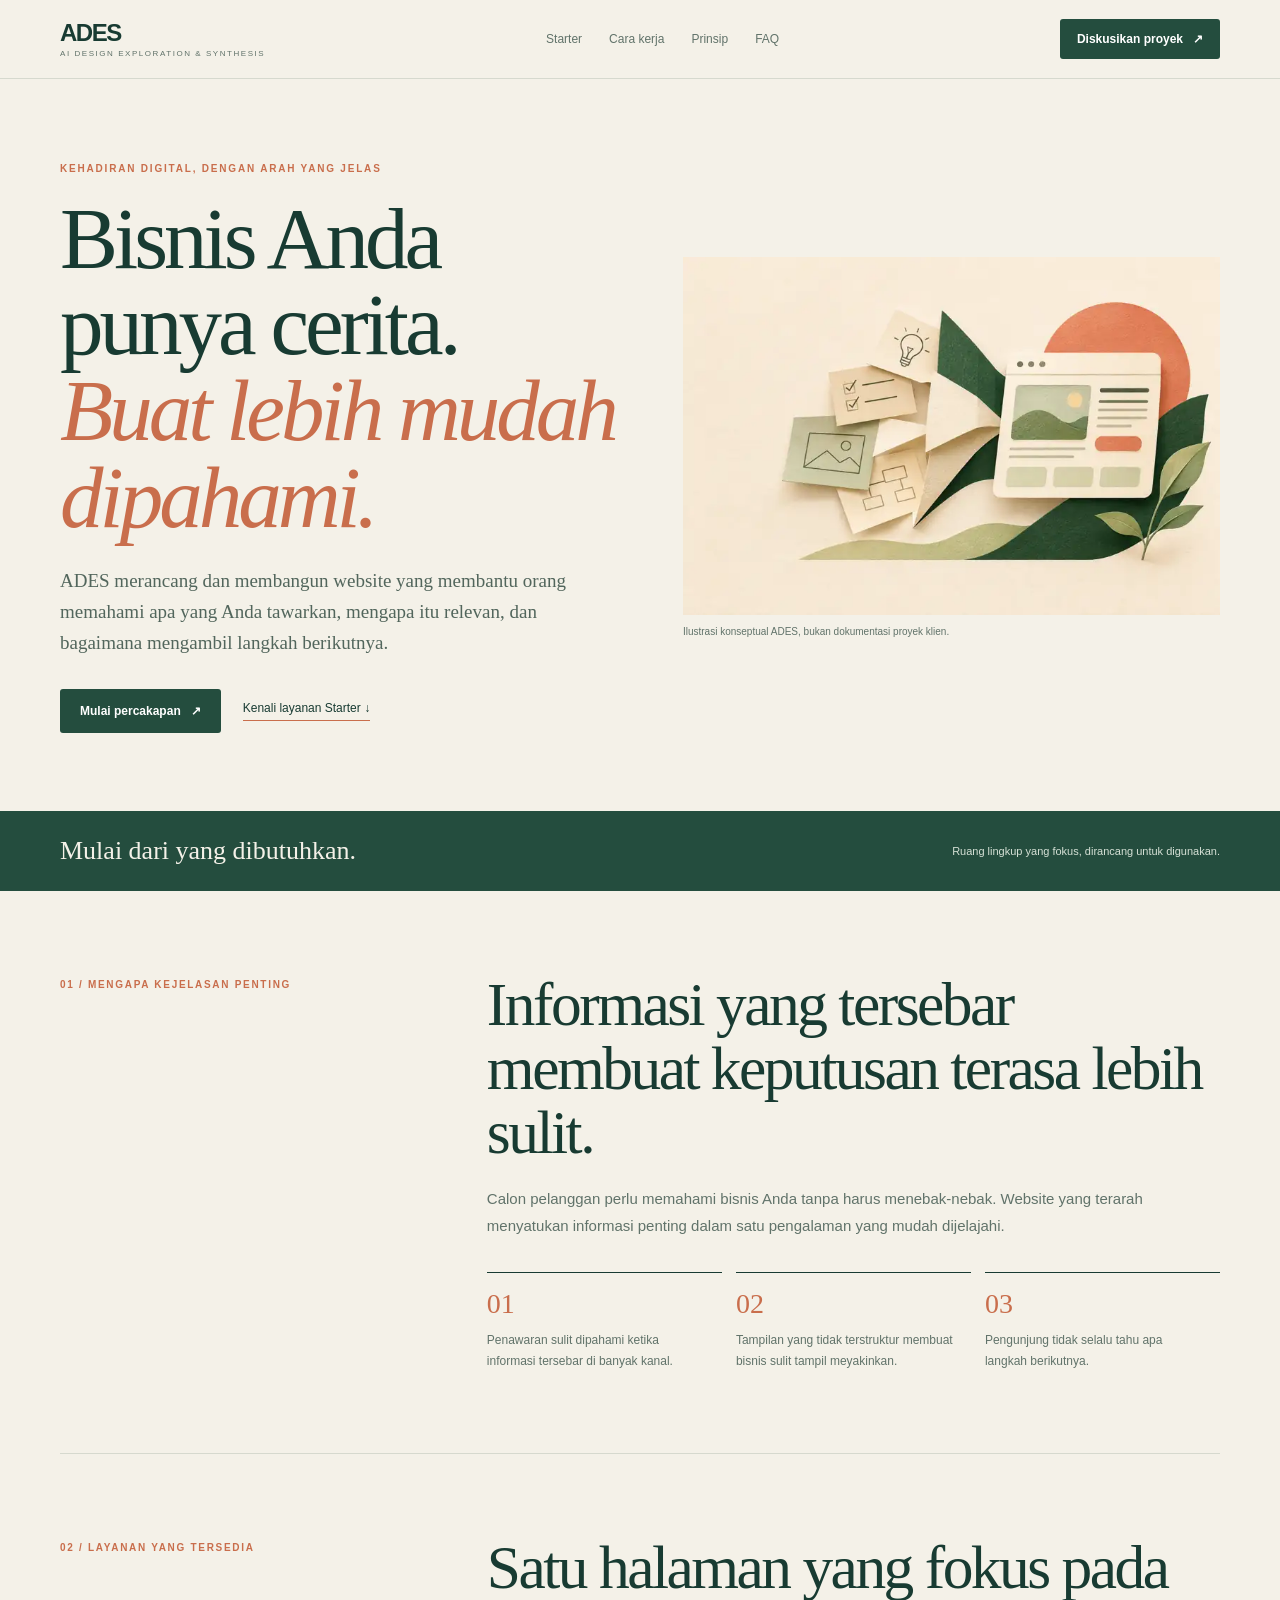
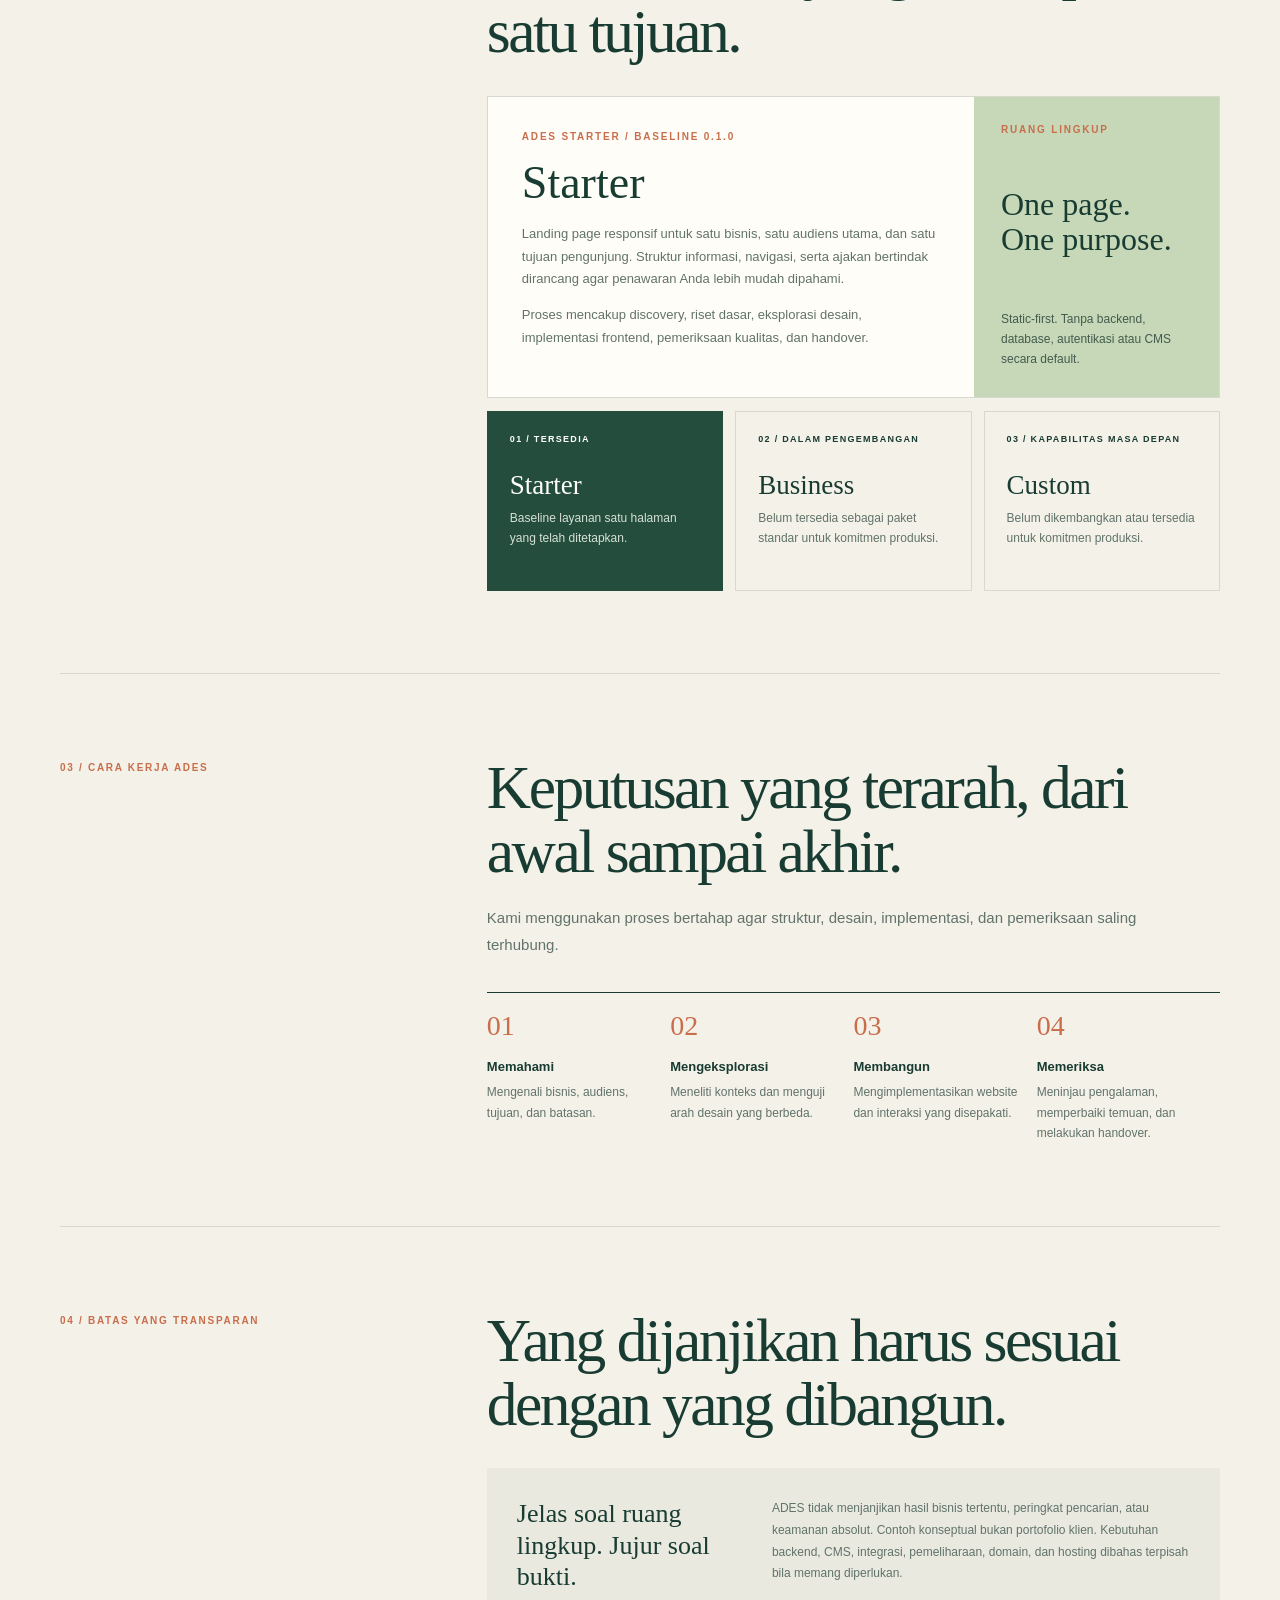
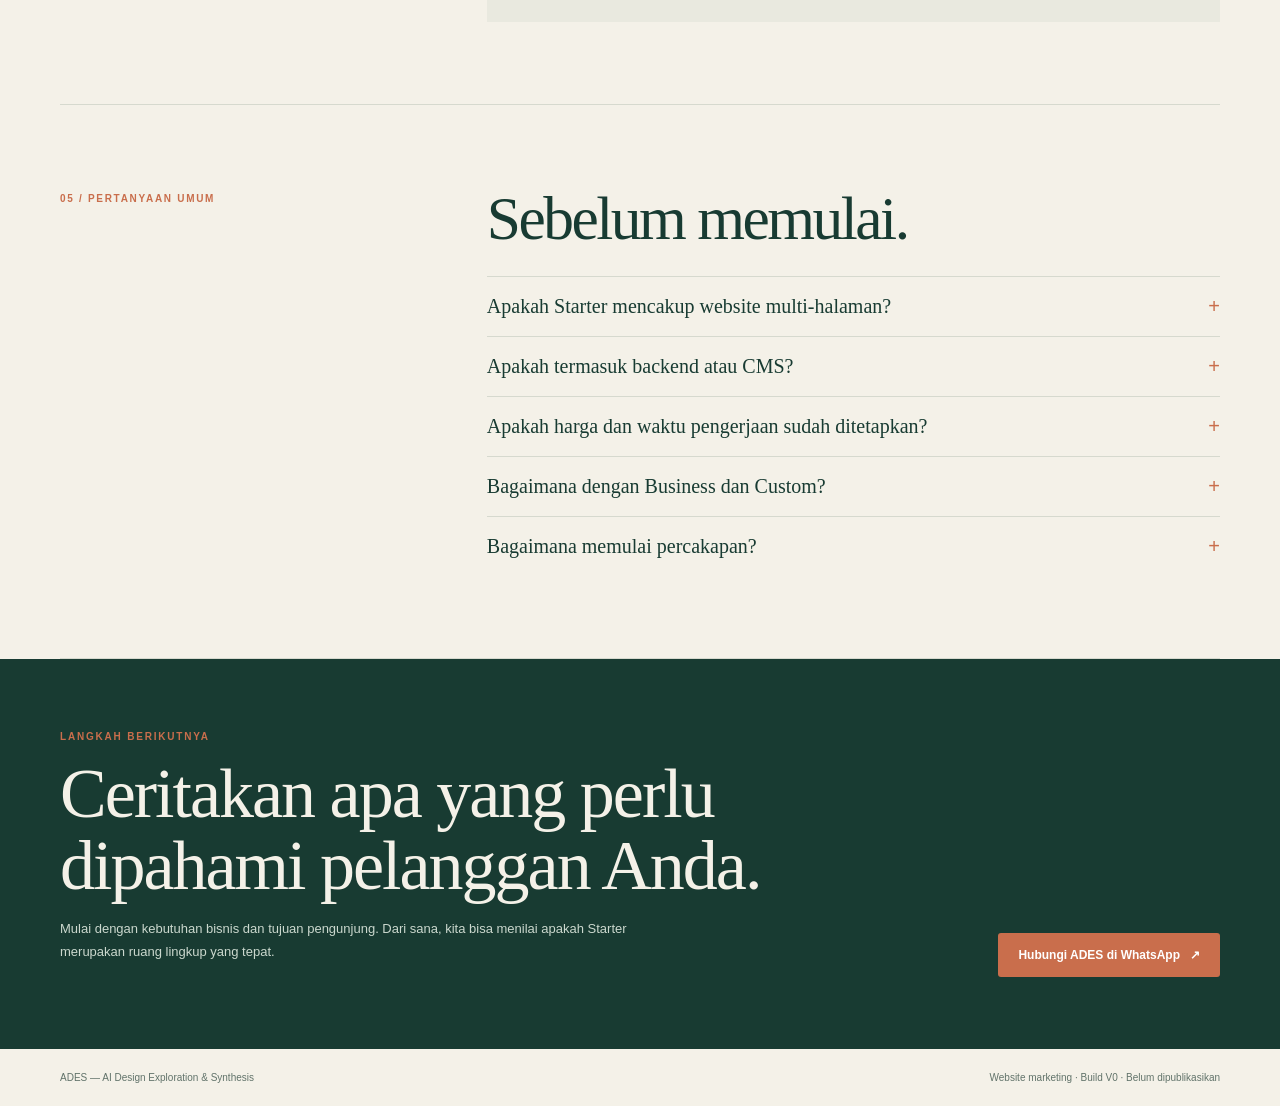
==== index.html @ 5b05fc15 "Build ADES Starter marketing page V0" ====
<!doctype html>
<html lang="id">
<head>
  <meta charset="utf-8">
  <meta name="viewport" content="width=device-width, initial-scale=1">
  <meta name="description" content="ADES merancang dan membangun website satu halaman yang membantu bisnis menjelaskan penawaran dan mengarahkan pengunjung ke langkah berikutnya.">
  <meta name="theme-color" content="#f4f1e8">
  <meta property="og:type" content="website">
  <meta property="og:title" content="ADES — Kehadiran digital yang lebih jelas">
  <meta property="og:description" content="Website yang membantu orang memahami apa yang bisnis Anda tawarkan.">
  <title>ADES — Kehadiran digital yang lebih jelas</title>
  <link rel="stylesheet" href="styles.css">
</head>
<body>
  <a class="skip-link" href="#konten">Lewati ke konten utama</a>
  <header class="site-header">
    <div class="container header-inner">
      <a class="wordmark" href="#awal" aria-label="ADES, kembali ke awal">ADES<span>AI DESIGN EXPLORATION & SYNTHESIS</span></a>
      <nav class="desktop-nav" aria-label="Navigasi utama">
        <a href="#starter">Starter</a><a href="#proses">Cara kerja</a><a href="#batas">Prinsip</a><a href="#faq">FAQ</a>
      </nav>
      <details class="mobile-menu">
        <summary aria-label="Buka navigasi">Menu <span aria-hidden="true">+</span></summary>
        <nav aria-label="Navigasi seluler">
          <a href="#starter">Starter</a><a href="#proses">Cara kerja</a><a href="#batas">Prinsip</a><a href="#faq">FAQ</a>
        </nav>
      </details>
      <a class="button button-small" href="https://wa.me/6281246027946" target="_blank" rel="noopener noreferrer">Diskusikan proyek <span aria-hidden="true">↗</span></a>
    </div>
  </header>

  <main id="konten">
    <section class="hero container" id="awal">
      <div class="hero-copy">
        <p class="eyebrow">Kehadiran digital, dengan arah yang jelas</p>
        <h1>Bisnis Anda punya cerita. <em>Buat lebih mudah dipahami.</em></h1>
        <p class="hero-lead">ADES merancang dan membangun website yang membantu orang memahami apa yang Anda tawarkan, mengapa itu relevan, dan bagaimana mengambil langkah berikutnya.</p>
        <div class="hero-actions">
          <a class="button" href="https://wa.me/6281246027946" target="_blank" rel="noopener noreferrer">Mulai percakapan <span aria-hidden="true">↗</span></a>
          <a class="underlined-link" href="#starter">Kenali layanan Starter <span aria-hidden="true">↓</span></a>
        </div>
      </div>
      <figure class="hero-visual">
        <img src="assets/ades-hero.webp" width="760" height="507" alt="Kolase kertas konseptual yang menyusun catatan dan ide menjadi gambaran sebuah halaman website">
        <figcaption>Ilustrasi konseptual ADES, bukan dokumentasi proyek klien.</figcaption>
      </figure>
    </section>

    <section class="statement-band">
      <div class="container band-inner">
        <strong>Mulai dari yang dibutuhkan.</strong>
        <span>Ruang lingkup yang fokus, dirancang untuk digunakan.</span>
      </div>
    </section>

    <section class="section container" id="tantangan">
      <div class="section-grid">
        <p class="section-index">01 / Mengapa kejelasan penting</p>
        <div class="section-content">
          <h2>Informasi yang tersebar membuat keputusan terasa lebih sulit.</h2>
          <p class="section-intro">Calon pelanggan perlu memahami bisnis Anda tanpa harus menebak-nebak. Website yang terarah menyatukan informasi penting dalam satu pengalaman yang mudah dijelajahi.</p>
          <div class="problem-list">
            <article><span>01</span><p>Penawaran sulit dipahami ketika informasi tersebar di banyak kanal.</p></article>
            <article><span>02</span><p>Tampilan yang tidak terstruktur membuat bisnis sulit tampil meyakinkan.</p></article>
            <article><span>03</span><p>Pengunjung tidak selalu tahu apa langkah berikutnya.</p></article>
          </div>
        </div>
      </div>
    </section>

    <section class="section container" id="starter">
      <div class="section-grid">
        <p class="section-index">02 / Layanan yang tersedia</p>
        <div class="section-content">
          <h2>Satu halaman yang fokus pada satu tujuan.</h2>
          <article class="offer">
            <div class="offer-main">
              <p class="eyebrow">ADES STARTER / BASELINE 0.1.0</p>
              <h3>Starter</h3>
              <p>Landing page responsif untuk satu bisnis, satu audiens utama, dan satu tujuan pengunjung. Struktur informasi, navigasi, serta ajakan bertindak dirancang agar penawaran Anda lebih mudah dipahami.</p>
              <p>Proses mencakup discovery, riset dasar, eksplorasi desain, implementasi frontend, pemeriksaan kualitas, dan handover.</p>
            </div>
            <aside class="offer-side">
              <span class="eyebrow">RUANG LINGKUP</span>
              <strong>One page.<br>One purpose.</strong>
              <p>Static-first. Tanpa backend, database, autentikasi atau CMS secara default.</p>
            </aside>
          </article>
          <div class="capability-list" aria-label="Status layanan ADES">
            <article class="capability capability-current">
              <p class="status-label">01 / TERSEDIA</p><h3>Starter</h3><p>Baseline layanan satu halaman yang telah ditetapkan.</p>
            </article>
            <article class="capability">
              <p class="status-label">02 / DALAM PENGEMBANGAN</p><h3>Business</h3><p>Belum tersedia sebagai paket standar untuk komitmen produksi.</p>
            </article>
            <article class="capability">
              <p class="status-label">03 / KAPABILITAS MASA DEPAN</p><h3>Custom</h3><p>Belum dikembangkan atau tersedia untuk komitmen produksi.</p>
            </article>
          </div>
        </div>
      </div>
    </section>

    <section class="section container" id="proses">
      <div class="section-grid">
        <p class="section-index">03 / Cara kerja ADES</p>
        <div class="section-content">
          <h2>Keputusan yang terarah, dari awal sampai akhir.</h2>
          <p class="section-intro">Kami menggunakan proses bertahap agar struktur, desain, implementasi, dan pemeriksaan saling terhubung.</p>
          <div class="steps">
            <article><span>01</span><h3>Memahami</h3><p>Mengenali bisnis, audiens, tujuan, dan batasan.</p></article>
            <article><span>02</span><h3>Mengeksplorasi</h3><p>Meneliti konteks dan menguji arah desain yang berbeda.</p></article>
            <article><span>03</span><h3>Membangun</h3><p>Mengimplementasikan website dan interaksi yang disepakati.</p></article>
            <article><span>04</span><h3>Memeriksa</h3><p>Meninjau pengalaman, memperbaiki temuan, dan melakukan handover.</p></article>
          </div>
        </div>
      </div>
    </section>

    <section class="section container" id="batas">
      <div class="section-grid">
        <p class="section-index">04 / Batas yang transparan</p>
        <div class="section-content">
          <h2>Yang dijanjikan harus sesuai dengan yang dibangun.</h2>
          <div class="trust-panel">
            <strong>Jelas soal ruang lingkup. Jujur soal bukti.</strong>
            <p>ADES tidak menjanjikan hasil bisnis tertentu, peringkat pencarian, atau keamanan absolut. Contoh konseptual bukan portofolio klien. Kebutuhan backend, CMS, integrasi, pemeliharaan, domain, dan hosting dibahas terpisah bila memang diperlukan.</p>
          </div>
        </div>
      </div>
    </section>

    <section class="section container" id="faq">
      <div class="section-grid">
        <p class="section-index">05 / Pertanyaan umum</p>
        <div class="section-content">
          <h2>Sebelum memulai.</h2>
          <div class="faq-list">
            <details><summary>Apakah Starter mencakup website multi-halaman?</summary><p>Tidak. Starter berfokus pada satu halaman publik untuk satu bisnis, satu audiens utama, dan satu tujuan pengunjung.</p></details>
            <details><summary>Apakah termasuk backend atau CMS?</summary><p>Tidak secara default. Starter menggunakan pendekatan static-first tanpa backend, database, autentikasi, atau CMS.</p></details>
            <details><summary>Apakah harga dan waktu pengerjaan sudah ditetapkan?</summary><p>Detail harga, jadwal, batas revisi, dan kebutuhan operasional perlu dikonfirmasi sebelum komitmen proyek.</p></details>
            <details><summary>Bagaimana dengan Business dan Custom?</summary><p>Business masih dalam pengembangan. Custom merupakan kapabilitas masa depan dan belum tersedia untuk komitmen produksi.</p></details>
            <details><summary>Bagaimana memulai percakapan?</summary><p>Hubungi ADES melalui WhatsApp untuk membicarakan kebutuhan dan menilai kecocokan ruang lingkup Starter.</p></details>
          </div>
        </div>
      </div>
    </section>

    <section class="closing">
      <div class="container closing-inner">
        <div>
          <p class="eyebrow">Langkah berikutnya</p>
          <h2>Ceritakan apa yang perlu dipahami pelanggan Anda.</h2>
          <p>Mulai dengan kebutuhan bisnis dan tujuan pengunjung. Dari sana, kita bisa menilai apakah Starter merupakan ruang lingkup yang tepat.</p>
        </div>
        <a class="button button-coral" href="https://wa.me/6281246027946" target="_blank" rel="noopener noreferrer">Hubungi ADES di WhatsApp <span aria-hidden="true">↗</span></a>
      </div>
    </section>
  </main>

  <footer class="container footer">
    <span>ADES — AI Design Exploration & Synthesis</span>
    <span>Website marketing · Build V0 · Belum dipublikasikan</span>
  </footer>
</body>
</html>
---- styles.css ----
:root{--paper:#f4f1e8;--ink:#183b32;--muted:#61736a;--line:#d6d9ce;--green:#244d3e;--leaf:#c6d8b7;--clay:#c96e4c;--white:#fffdf7;--serif:Georgia,"Times New Roman",serif;--sans:Arial,Helvetica,sans-serif;--max:1160px}
*{box-sizing:border-box}
html{scroll-behavior:smooth;scroll-padding-top:100px}
body{margin:0;background:var(--paper);color:var(--ink);font-family:var(--sans);-webkit-font-smoothing:antialiased}
a{color:inherit}
a:focus-visible,summary:focus-visible{outline:3px solid var(--clay);outline-offset:4px}
.skip-link{position:absolute;z-index:30;top:-70px;left:16px;padding:12px 16px;background:var(--ink);color:white}
.skip-link:focus{top:12px}
.container{width:min(var(--max),calc(100% - 56px));margin-inline:auto}
.site-header{position:sticky;top:0;z-index:20;background:rgba(244,241,232,.97);border-bottom:1px solid var(--line)}
.header-inner{height:78px;display:flex;align-items:center;justify-content:space-between;gap:28px}
.wordmark{text-decoration:none;font-weight:800;font-size:24px;letter-spacing:-1.5px;line-height:1}
.wordmark span{display:block;margin-top:5px;color:var(--muted);font-size:8px;font-weight:500;letter-spacing:1.55px}
.desktop-nav{display:flex;gap:27px;font-size:12px}
.desktop-nav a{text-decoration:none;color:var(--muted)}
.desktop-nav a:hover{color:var(--ink)}
.button{display:inline-flex;align-items:center;justify-content:center;gap:10px;padding:15px 20px;border-radius:3px;background:var(--green);color:white;text-decoration:none;font-size:12px;font-weight:700;transition:background .18s ease,transform .18s ease}
.button:hover{background:var(--ink);transform:translateY(-2px)}
.button-small{padding:13px 17px}
.mobile-menu{display:none;position:relative}
.mobile-menu summary{list-style:none;cursor:pointer;border:1px solid var(--line);padding:12px 13px;font-size:12px}
.mobile-menu summary::-webkit-details-marker{display:none}
.mobile-menu summary span{padding-left:8px;color:var(--clay)}
.mobile-menu nav{position:absolute;right:0;top:48px;width:205px;padding:9px;background:var(--white);border:1px solid var(--line);box-shadow:0 14px 32px #183b3218}
.mobile-menu nav a{display:block;padding:12px;text-decoration:none;font-size:13px}
.hero{padding:84px 0 78px;display:grid;grid-template-columns:1.02fr .98fr;gap:5vw;align-items:center}
.eyebrow{margin:0;color:var(--clay);font-size:10px;font-weight:700;letter-spacing:1.8px;text-transform:uppercase}
.hero h1{max-width:660px;margin:22px 0 24px;font:400 clamp(52px,6.8vw,88px)/.99 var(--serif);letter-spacing:-4px}
.hero h1 em{color:var(--clay);font-weight:400}
.hero-lead{max-width:570px;color:#52665c;font:19px/1.65 var(--serif)}
.hero-actions{display:flex;align-items:center;gap:22px;flex-wrap:wrap;margin-top:30px}
.underlined-link{font-size:12px;text-decoration:none;border-bottom:1px solid var(--clay);padding-bottom:5px}
.hero-visual{margin:0;min-width:0}
.hero-visual img{display:block;width:100%;height:auto;aspect-ratio:760/507;object-fit:cover}
.hero-visual figcaption{padding-top:9px;color:var(--muted);font-size:10px;line-height:1.5}
.statement-band{background:var(--green);color:var(--paper);padding:25px 0}
.band-inner{display:flex;align-items:center;justify-content:space-between;gap:24px}
.band-inner strong{font:26px var(--serif);font-weight:400}
.band-inner span{color:#d6e1d6;font-size:11px}
.section{padding:82px 0;border-bottom:1px solid var(--line)}
.section-grid{display:grid;grid-template-columns:.46fr 1fr;gap:7vw}
.section-index{margin:6px 0 0;color:var(--clay);font-size:10px;font-weight:700;letter-spacing:1.7px;text-transform:uppercase}
.section-content h2{max-width:780px;margin:0;font:400 clamp(38px,4.8vw,62px)/1.04 var(--serif);letter-spacing:-2.5px}
.section-intro{max-width:700px;margin:21px 0 0;color:var(--muted);font-size:15px;line-height:1.8}
.problem-list{display:grid;grid-template-columns:repeat(3,1fr);gap:14px;margin-top:33px}
.problem-list article{border-top:1px solid var(--ink);padding:15px 14px 0 0}
.problem-list span,.steps article>span{color:var(--clay);font:28px var(--serif)}
.problem-list p{margin:10px 0 0;color:var(--muted);font-size:12px;line-height:1.7}
.offer{display:grid;grid-template-columns:1fr 245px;margin-top:32px;background:var(--white);border:1px solid var(--line)}
.offer-main{padding:34px}
.offer-main h3{margin:14px 0;font:400 46px var(--serif)}
.offer-main>p:not(.eyebrow){max-width:650px;color:var(--muted);font-size:13px;line-height:1.75}
.offer-side{display:flex;flex-direction:column;justify-content:space-between;gap:24px;padding:27px;background:var(--leaf)}
.offer-side strong{font:400 32px/1.1 var(--serif)}
.offer-side p{margin:0;color:#435b4e;font-size:12px;line-height:1.7}
.capability-list{display:grid;grid-template-columns:repeat(3,1fr);gap:12px;margin-top:13px}
.capability{min-height:180px;padding:22px;border:1px solid var(--line)}
.capability-current{background:var(--green);border-color:var(--green);color:white}
.status-label{margin:0;font-size:9px;font-weight:700;letter-spacing:1.3px}
.capability h3{margin:26px 0 8px;font:400 27px var(--serif)}
.capability p:last-child{margin:0;color:var(--muted);font-size:12px;line-height:1.65}
.capability-current p:last-child{color:#d6e1d6}
.steps{display:grid;grid-template-columns:repeat(4,1fr);gap:0;margin-top:34px}
.steps article{padding:17px 17px 0 0;border-top:1px solid var(--ink)}
.steps h3{margin:17px 0 8px;font-size:13px}
.steps p{margin:0;color:var(--muted);font-size:12px;line-height:1.7}
.trust-panel{display:grid;grid-template-columns:.7fr 1.3fr;gap:30px;margin-top:32px;padding:30px;background:#e9e9df}
.trust-panel strong{font:400 26px/1.2 var(--serif)}
.trust-panel p{margin:0;color:var(--muted);font-size:12px;line-height:1.8}
.faq-list{margin-top:25px}
.faq-list details{padding:18px 0;border-top:1px solid var(--line)}
.faq-list summary{display:flex;justify-content:space-between;gap:18px;cursor:pointer;list-style:none;font:400 20px var(--serif)}
.faq-list summary::-webkit-details-marker{display:none}
.faq-list summary:after{content:"+";color:var(--clay);font:20px var(--sans)}
.faq-list details[open] summary:after{content:"−"}
.faq-list details p{max-width:720px;margin:12px 30px 0 0;color:var(--muted);font-size:12px;line-height:1.8}
.closing{padding:72px 0;background:var(--ink);color:var(--paper)}
.closing-inner{display:grid;grid-template-columns:1fr auto;gap:30px;align-items:end}
.closing h2{max-width:760px;margin:16px 0;font:400 clamp(40px,5.5vw,70px)/1.03 var(--serif);letter-spacing:-2px}
.closing-inner>div>p:last-child{max-width:590px;color:#cbd8ce;font-size:13px;line-height:1.75}
.button-coral{background:var(--clay);white-space:nowrap}
.button-coral:hover{background:#b85b3d}
.footer{display:flex;justify-content:space-between;gap:20px;padding:23px 0;color:var(--muted);font-size:10px}
@media(max-width:850px){.container{width:calc(100% - 40px)}.desktop-nav{display:none}.mobile-menu{display:block}.hero{grid-template-columns:1fr;gap:34px;padding:62px 0}.hero-visual{max-width:720px}.section-grid{grid-template-columns:1fr;gap:18px}.offer{grid-template-columns:1fr}.offer-side{min-height:150px}.closing-inner{grid-template-columns:1fr;align-items:start}.button-coral{justify-self:start}}
@media(max-width:600px){.container{width:calc(100% - 32px)}.header-inner{height:70px;gap:10px}.wordmark{font-size:21px}.wordmark span{font-size:7px;letter-spacing:1px}.button-small{padding:12px 11px;font-size:10px}.hero{padding:48px 0 52px}.hero h1{font-size:clamp(47px,12.4vw,66px);letter-spacing:-2.8px}.hero-lead{font-size:17px}.hero-actions{gap:16px}.hero-visual img{aspect-ratio:1.12;object-fit:cover}.band-inner{display:block}.band-inner span{display:block;margin-top:8px}.section{padding:62px 0}.section-content h2{font-size:clamp(36px,10vw,50px)}.problem-list,.capability-list{grid-template-columns:1fr}.problem-list article{padding-bottom:10px}.offer-main{padding:25px}.offer-main h3{font-size:40px}.offer-side{padding:23px}.steps{grid-template-columns:1fr 1fr;row-gap:24px}.trust-panel{grid-template-columns:1fr;gap:14px;padding:24px}.faq-list summary{font-size:18px}.closing{padding:58px 0}.closing h2{font-size:clamp(39px,10vw,56px)}.footer{display:block;line-height:2}}
@media(prefers-reduced-motion:reduce){html{scroll-behavior:auto}.button{transition:none}.button:hover{transform:none}}
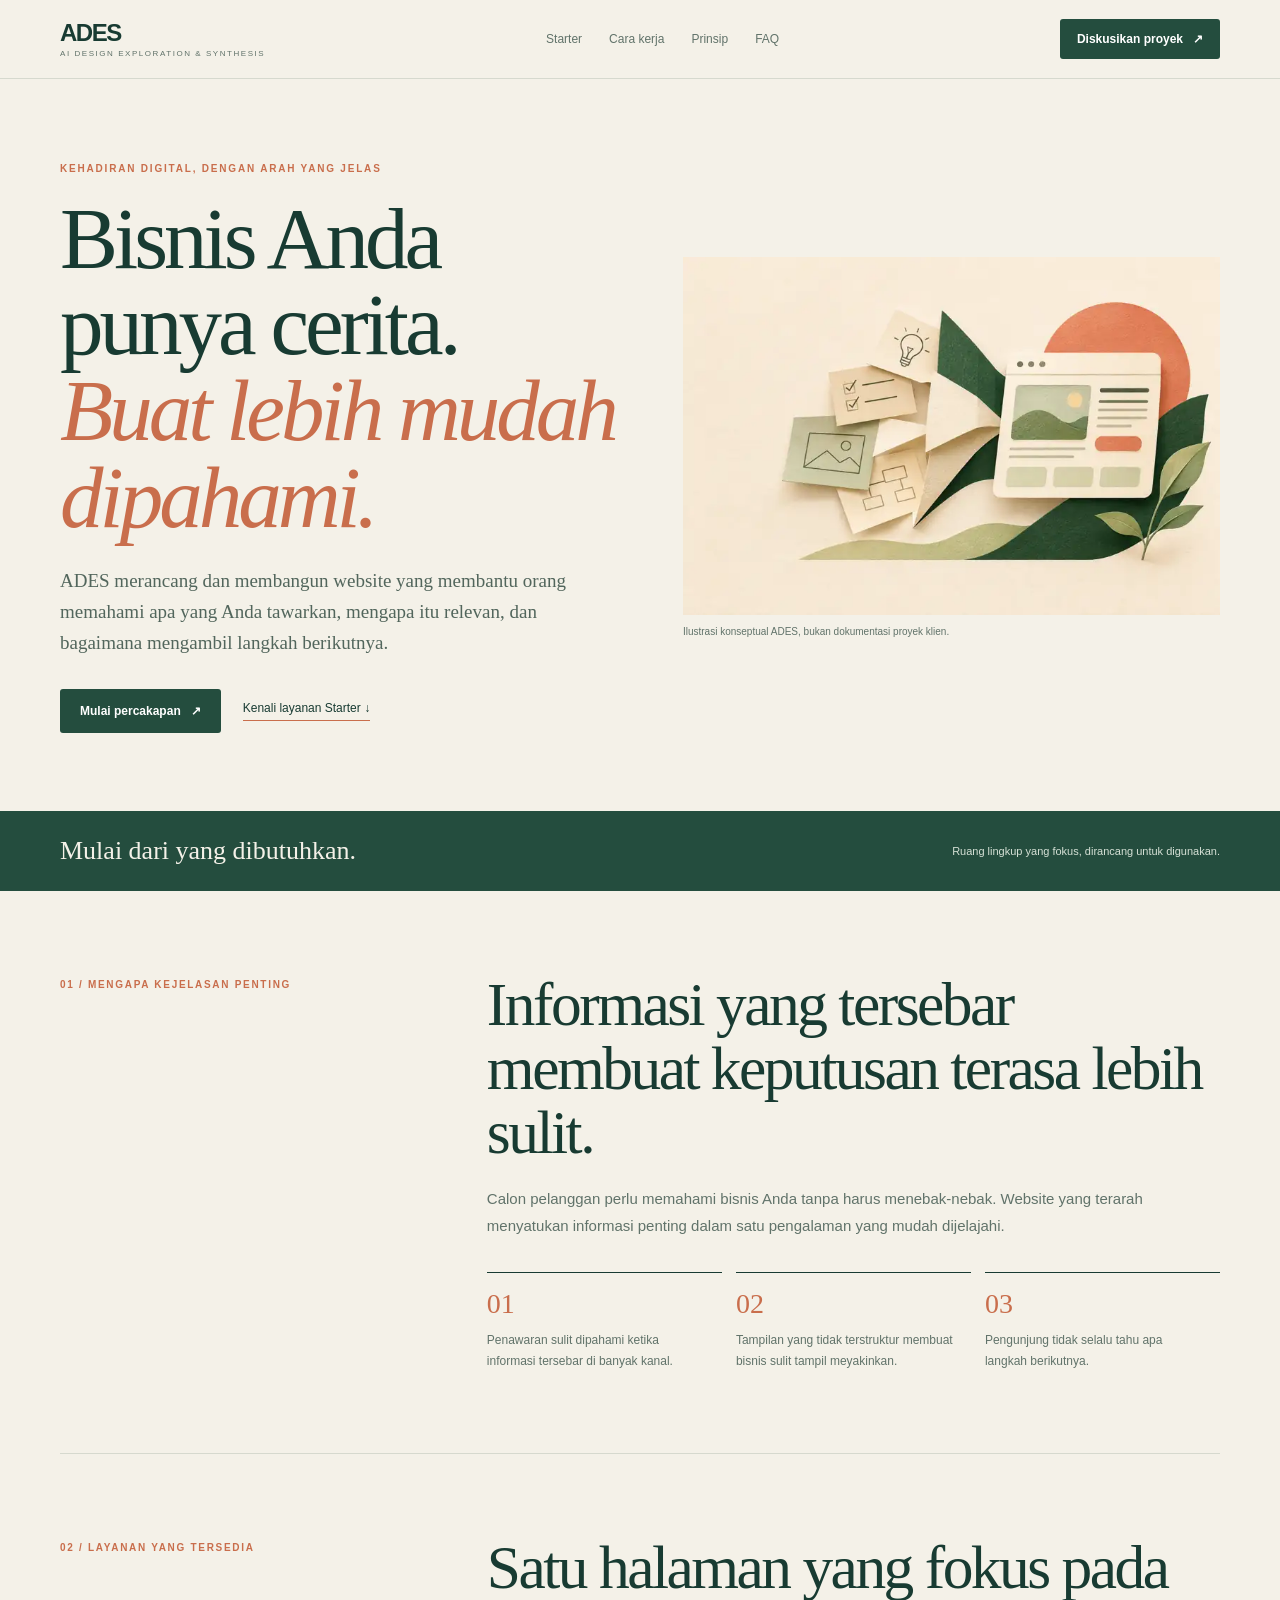
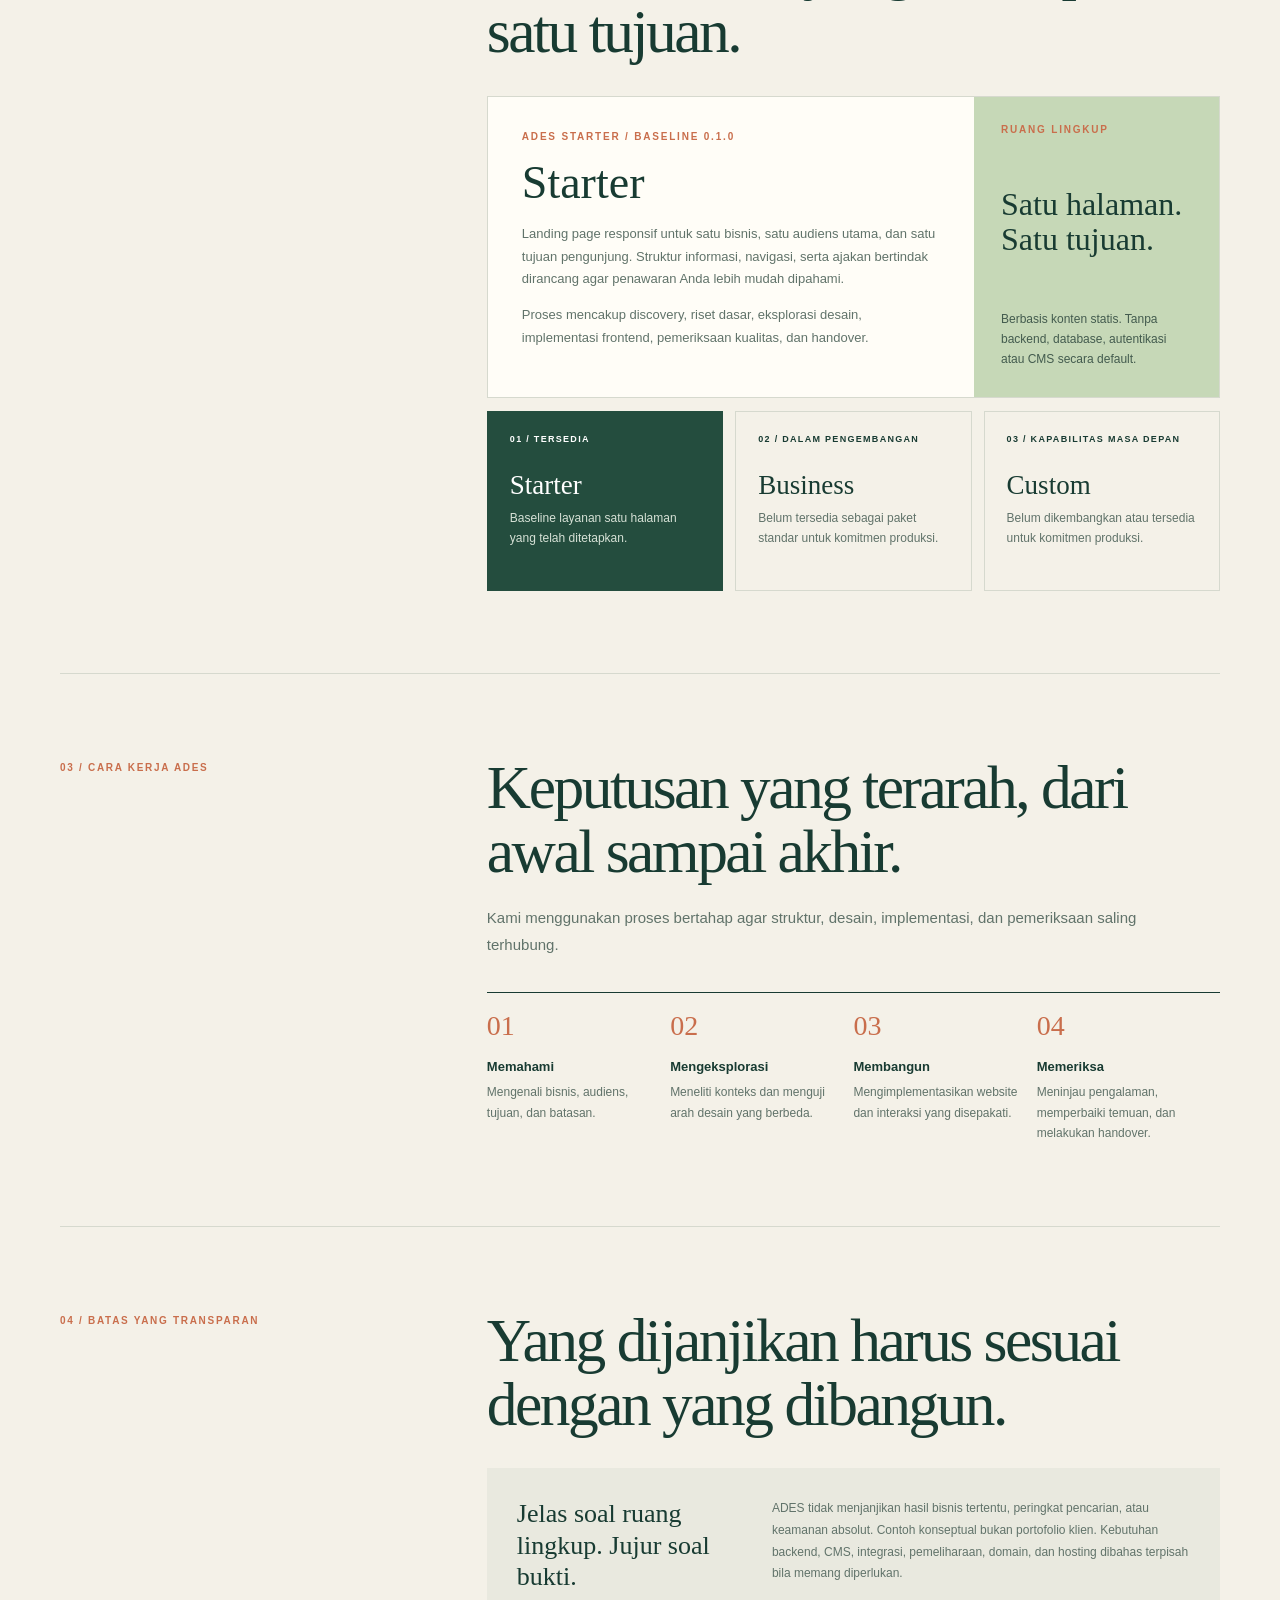
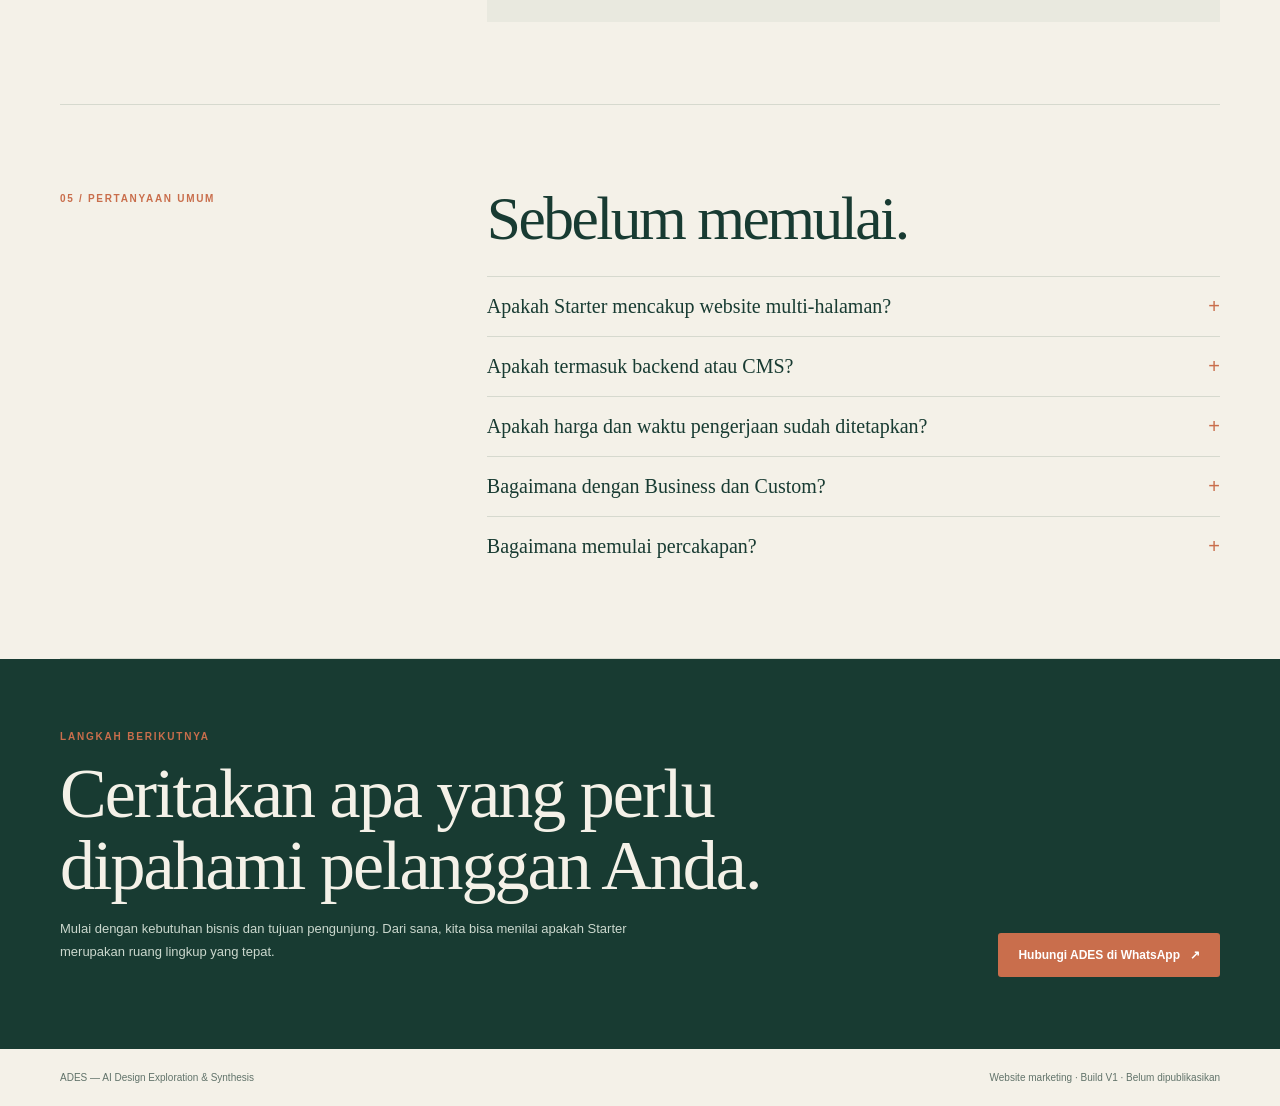
==== commit cfebbc9a: "Refine Indonesian-language consistency for V1" ====
--- a/index.html
+++ b/index.html
@@ -82,8 +82,8 @@
             </div>
             <aside class="offer-side">
               <span class="eyebrow">RUANG LINGKUP</span>
-              <strong>One page.<br>One purpose.</strong>
-              <p>Static-first. Tanpa backend, database, autentikasi atau CMS secara default.</p>
+              <strong>Satu halaman.<br>Satu tujuan.</strong>
+              <p>Berbasis konten statis. Tanpa backend, database, autentikasi atau CMS secara default.</p>
             </aside>
           </article>
           <div class="capability-list" aria-label="Status layanan ADES">
@@ -160,7 +160,7 @@
 
   <footer class="container footer">
     <span>ADES — AI Design Exploration & Synthesis</span>
-    <span>Website marketing · Build V0 · Belum dipublikasikan</span>
+    <span>Website marketing · Build V1 · Belum dipublikasikan</span>
   </footer>
 </body>
 </html>
--- a/styles.css
+++ b/styles.css
@@ -84,3 +84,11 @@
 @media(max-width:850px){.container{width:calc(100% - 40px)}.desktop-nav{display:none}.mobile-menu{display:block}.hero{grid-template-columns:1fr;gap:34px;padding:62px 0}.hero-visual{max-width:720px}.section-grid{grid-template-columns:1fr;gap:18px}.offer{grid-template-columns:1fr}.offer-side{min-height:150px}.closing-inner{grid-template-columns:1fr;align-items:start}.button-coral{justify-self:start}}
 @media(max-width:600px){.container{width:calc(100% - 32px)}.header-inner{height:70px;gap:10px}.wordmark{font-size:21px}.wordmark span{font-size:7px;letter-spacing:1px}.button-small{padding:12px 11px;font-size:10px}.hero{padding:48px 0 52px}.hero h1{font-size:clamp(47px,12.4vw,66px);letter-spacing:-2.8px}.hero-lead{font-size:17px}.hero-actions{gap:16px}.hero-visual img{aspect-ratio:1.12;object-fit:cover}.band-inner{display:block}.band-inner span{display:block;margin-top:8px}.section{padding:62px 0}.section-content h2{font-size:clamp(36px,10vw,50px)}.problem-list,.capability-list{grid-template-columns:1fr}.problem-list article{padding-bottom:10px}.offer-main{padding:25px}.offer-main h3{font-size:40px}.offer-side{padding:23px}.steps{grid-template-columns:1fr 1fr;row-gap:24px}.trust-panel{grid-template-columns:1fr;gap:14px;padding:24px}.faq-list summary{font-size:18px}.closing{padding:58px 0}.closing h2{font-size:clamp(39px,10vw,56px)}.footer{display:block;line-height:2}}
 @media(prefers-reduced-motion:reduce){html{scroll-behavior:auto}.button{transition:none}.button:hover{transform:none}}
+
+/* V1 responsive correction: protect the header's three controls on very narrow screens. */
+@media(max-width:400px){
+  .wordmark span{display:none}
+  .header-inner{gap:8px}
+  .button-small{padding:11px 9px;font-size:9px}
+  .mobile-menu summary{padding:11px 9px}
+}
